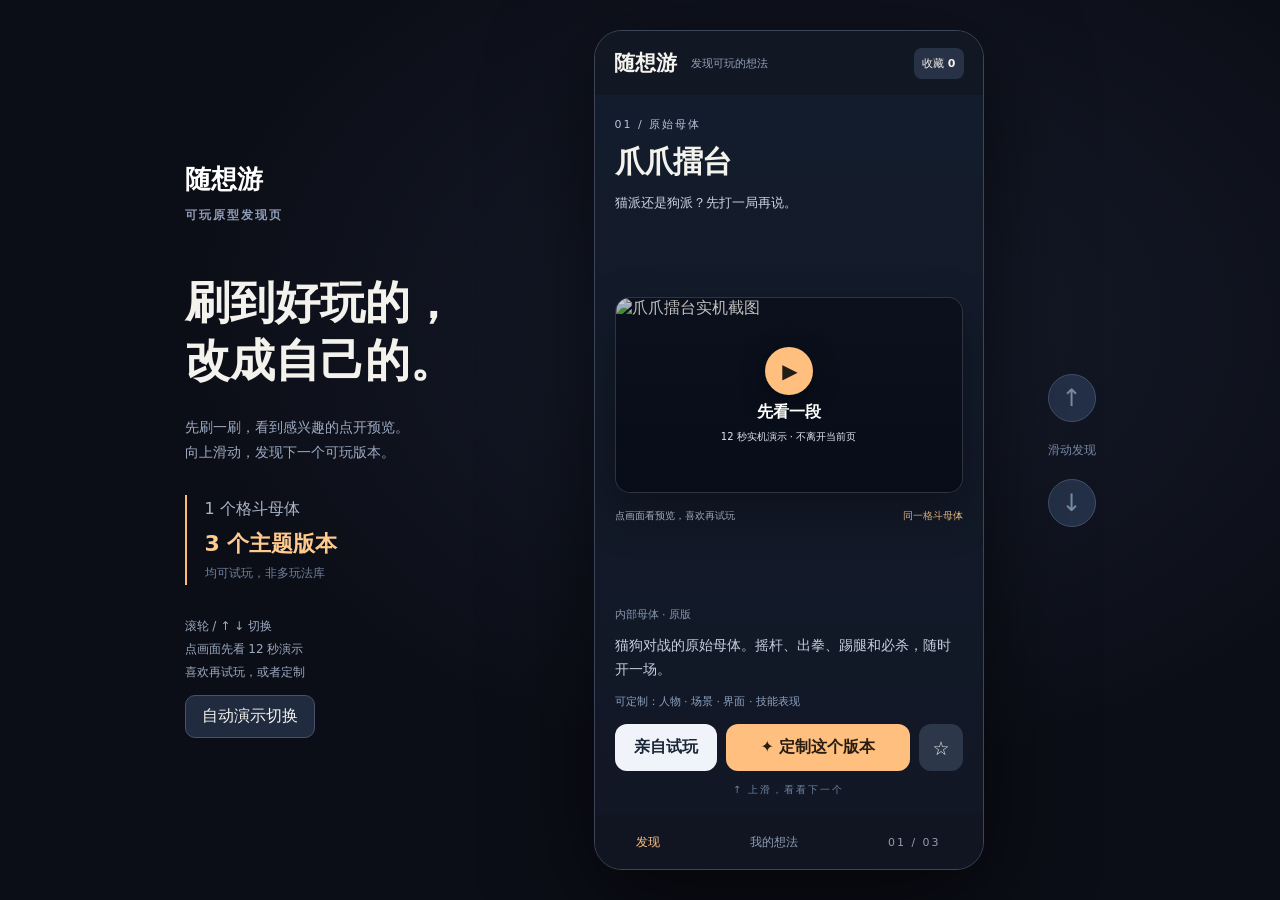
==== frontend/index.html @ f5afce6c "Add tap-to-preview discovery flow with short in-card demos" ====
<!doctype html><html lang="zh-CN"><head><meta charset="utf-8"><meta name="viewport" content="width=device-width,initial-scale=1,viewport-fit=cover"><meta name="theme-color" content="#0c0e17"><title>随想游 · 刷到就玩</title><link rel="stylesheet" href="style.css"></head><body>
<aside class="desktop-intro"><a class="brand" href="#">随想游<span>可玩原型发现页</span></a><h1>刷到好玩的，<br>改成自己的。</h1><p>先刷一刷，看到感兴趣的点开预览。<br>向上滑动，发现下一个可玩版本。</p><div class="proof">1 个格斗母体<br><strong>3 个主题版本</strong><small>均可试玩，非多玩法库</small></div><p class="keyboard">滚轮 / ↑ ↓ 切换<br>点画面先看 12 秒演示<br>喜欢再试玩，或者定制</p><button id="tour" class="quiet">自动演示切换</button></aside>
<main class="phone" aria-label="可滑动游戏发现页"><header><strong>随想游</strong><span>发现可玩的想法</span><button id="saved-open" aria-label="查看收藏">收藏 <b id="saved-count">0</b></button></header><div id="feed" class="feed" tabindex="0" aria-label="上下滑动切换游戏"></div><nav class="bottom"><span class="selected">发现</span><button id="mine">我的想法</button><span id="position">01 / 03</span></nav></main>
<aside class="desktop-nav"><button id="previous" aria-label="上一个原型">↑</button><span>滑动发现</span><button id="next" aria-label="下一个原型">↓</button></aside>
<dialog id="custom"><form id="custom-form"><div class="dialog-head"><div><small>从这个版本开始</small><h2 id="custom-title">定制我的版本</h2></div><button type="button" class="close" aria-label="关闭定制">×</button></div><p class="caption">名称修改可即时试玩。图片与文字需求先保存为创意草稿，AI 制作尚未接入此示例。</p><div class="names"><label>己方名字<input id="player-name" maxlength="20" placeholder="输入你的名字"></label><label>对手名字<input id="enemy-name" maxlength="20" placeholder="输入对手名字"></label></div><label>想改成什么<textarea id="idea" rows="3" maxlength="800" placeholder="例如：一位穿宇航服的猫，与拿公文包的狗来一场对决"></textarea></label><label>参考图片（仅在本浏览器预览）<input id="reference" type="file" accept="image/png,image/jpeg,image/webp"></label><img id="reference-image" hidden alt="本地参考图预览"><div class="dialog-actions"><button type="button" id="save-draft" class="quiet">保存想法</button><button class="primary" type="submit">应用名字并试玩</button></div><p id="form-status" role="status"></p></form></dialog>
<dialog id="library"><div class="dialog-head"><h2 id="library-title">我的想法</h2><button class="close" aria-label="关闭列表">×</button></div><div id="library-content"></div></dialog><div id="toast" role="status" aria-live="polite"></div><script type="module" src="app.js"></script></body></html>
---- frontend/style.css ----
:root{font-family:system-ui,-apple-system,sans-serif;color:#f4f2ec;background:#0c0e17;color-scheme:dark}*{box-sizing:border-box}body{margin:0;height:100dvh;display:flex;align-items:center;justify-content:center;gap:5vw;overflow:hidden;background:radial-gradient(ellipse at 64% 36%,#26324c66,transparent 55%),#0c0e17}button,a{-webkit-tap-highlight-color:transparent}button{font:inherit;cursor:pointer;border:0;color:inherit;background:none}button:focus-visible,a:focus-visible{outline:2px solid #ffbf75;outline-offset:3px}.desktop-intro{width:345px}.brand{color:#fff;text-decoration:none;font-size:26px;font-weight:800}.brand span{display:block;font-size:12px;color:#8e9cb6;letter-spacing:2px;margin-top:10px}h1{font-size:45px;line-height:1.3;margin:50px 0 24px}p{color:#9caac1;line-height:1.8;font-size:14px}.proof{border-left:2px solid #ffba72;padding-left:18px;margin:30px 0;color:#aab5c9;line-height:1.8}.proof strong{display:block;font-size:22px;color:#ffca8e}.proof small{display:block;color:#71829e;font-size:12px}.keyboard{font-size:12px}.quiet{padding:10px 16px;border:1px solid #46536a;border-radius:10px;background:#202b3f}.phone{width:390px;height:min(840px,95dvh);border:1px solid #3d4659;border-radius:28px;overflow:hidden;position:relative;background:#111725;box-shadow:0 30px 100px #0009;display:flex;flex-direction:column}.phone>header{height:64px;flex:none;display:flex;align-items:center;gap:14px;padding:0 19px;background:#121724}.phone>header strong{font-size:21px}.phone>header span{font-size:11px;color:#93a2b9}.phone>header button{margin-left:auto;font-size:11px;background:#283247;padding:8px;border-radius:8px}.feed{flex:1;min-height:0;overflow-y:auto;scroll-snap-type:y mandatory;overscroll-behavior-y:contain;scrollbar-width:none;scroll-behavior:smooth;touch-action:pan-y}.feed::-webkit-scrollbar{display:none}.game-card{height:100%;scroll-snap-align:start;scroll-snap-stop:always;position:relative;display:flex;flex-direction:column;overflow:hidden;background:#141d2d}.scene{position:absolute;inset:0;background-size:cover;background-position:center;opacity:.26;filter:blur(6px);transform:scale(1.08);pointer-events:none}.shade{position:absolute;inset:0;background:linear-gradient(0deg,#111725 0%,#111725aa 40%,#11172511 100%);pointer-events:none}.card-content{position:relative;z-index:1;padding:22px 20px 18px;height:100%;display:flex;flex-direction:column;gap:14px}.category{font-size:11px;color:#b8c3d7;letter-spacing:2px}.card-content h2{font-size:30px;line-height:1.2;margin:0;letter-spacing:-1px}.tagline{font-size:13px;line-height:1.7;color:#cad3e1;margin:0}.preview{position:relative;width:100%;aspect-ratio:16/9;margin:auto 0 4px;background:#0c111d;border:1px solid #ffffff25;border-radius:15px;overflow:hidden}.preview iframe{width:960px;height:540px;border:0;position:absolute;left:0;top:0;transform-origin:top left;pointer-events:none}.preview .cover{position:absolute;inset:0;width:100%;height:100%;object-fit:cover}.preview-status{font-size:10px;color:#b9c4d5;display:flex;justify-content:space-between}.preview-status span:last-child{color:#ffca8e}.card-meta{margin-top:auto}.author{font-size:11px;color:#8495af}.description{font-size:14px;color:#c4cfdf;line-height:1.7;margin:12px 0}.modules{font-size:11px;color:#8da1be}.actions{display:flex;gap:9px;margin-top:15px}.primary{background:#ffbf7e;color:#291c12;border-radius:12px;padding:13px 18px;font-weight:750;flex:1}.play{background:#f0f3f9;color:#1b2638;border-radius:12px;padding:13px 19px;font-weight:700}.save{border-radius:12px;background:#2c374a;padding:11px 13px;font-size:19px}.save.active{color:#ffbf7e}.swipe-hint{text-align:center;font-size:10px;letter-spacing:2px;color:#6e819e;padding-top:12px}.bottom{height:54px;flex:none;display:flex;align-items:center;justify-content:space-around;background:#101521;font-size:12px;color:#8e9db5}.bottom .selected{color:#ffc686}.bottom #position{font-size:11px;letter-spacing:2px}.desktop-nav{display:flex;flex-direction:column;align-items:center;gap:20px;color:#7a8da9;font-size:12px}.desktop-nav button{background:#243047;border:1px solid #43506a;border-radius:50%;height:48px;width:48px;font-size:24px}dialog{color:#f4f2ec;background:#151f30;border:1px solid #45516c;border-radius:22px;width:min(540px,94vw);max-height:90dvh;padding:25px}dialog::backdrop{background:#030712c9;backdrop-filter:blur(7px)}.dialog-head{display:flex;justify-content:space-between;gap:16px;align-items:start}h2{font-size:24px;margin:8px 0 14px}.dialog-head small{color:#eeb77d}.close{font-size:30px;line-height:1;padding:0 4px}.caption{font-size:12px}.names{display:flex;gap:12px}.names label{flex:1;min-width:0}label{display:block;font-size:12px;color:#bac8dc;margin:15px 0}input,textarea{width:100%;display:block;margin-top:8px;padding:12px;font:inherit;font-size:14px;color:#fff;border:1px solid #42516b;border-radius:10px;background:#101827}#reference-image{max-width:100%;max-height:110px;border-radius:10px}.dialog-actions{display:flex;gap:12px;margin-top:20px}#form-status{font-size:12px;color:#ffd092}.library-entry{padding:16px 0;border-top:1px solid #34425a}.library-entry p{font-size:13px;white-space:pre-wrap;overflow-wrap:anywhere}#toast{position:fixed;bottom:30px;left:50%;transform:translateX(-50%);background:#fff0d7;color:#28202a;padding:12px 20px;border-radius:12px;z-index:100;opacity:0;pointer-events:none;transition:opacity .2s;font-size:13px}#toast.show{opacity:1}.phone.playing{position:fixed;inset:0;width:100%;height:100dvh;border:0;border-radius:0;z-index:50}.phone.playing>header,.phone.playing>.bottom{display:none}.phone.playing .feed{overflow:hidden}.phone.playing .card-content{padding:0}.phone.playing .card-content>:not(.preview){display:none}.phone.playing .preview{position:fixed;inset:0;width:100%;height:100%;aspect-ratio:auto;margin:0;border:0;border-radius:0;background:#101521}.phone.playing .preview iframe{width:100%;height:100%;transform:none!important;pointer-events:auto}.exit-play{position:fixed;top:max(8px,env(safe-area-inset-top));right:12px;z-index:80;background:#172538dd;border:1px solid #6b7b93;color:white;padding:9px 14px;border-radius:20px;font-size:12px}body.touring .phone{box-shadow:0 0 0 2px #ffbf7e55,0 30px 100px #0009}@media(max-width:760px){body{display:block}.desktop-intro,.desktop-nav{display:none}.phone{width:100%;height:100dvh;max-width:480px;margin:auto;border:0;border-radius:0;box-shadow:none}.phone>header{height:calc(58px + env(safe-area-inset-top));padding-top:env(safe-area-inset-top)}.bottom{height:calc(52px + env(safe-area-inset-bottom));padding-bottom:env(safe-area-inset-bottom)}.card-content{padding:20px 22px 14px}.card-content h2{font-size:32px}}@media(max-height:640px){.card-content{gap:8px;padding:12px 20px}.card-content h2{font-size:24px}.description{margin:7px 0;font-size:12px}.swipe-hint{padding:4px}.phone>header{height:48px}.bottom{height:42px}}
.phone.playing .game-card:not(.is-playing){display:none}
[hidden]{display:none!important}.preview{box-shadow:0 18px 48px #0005;isolation:isolate}.preview-trigger{position:absolute;inset:0;width:100%;display:flex;flex-direction:column;align-items:center;justify-content:center;gap:7px;background:linear-gradient(0deg,#060b18c9,#060b1838 80%);z-index:2;color:#fff}.preview-icon{display:grid;place-items:center;width:48px;height:48px;padding-left:3px;border-radius:50%;background:#ffbf7e;color:#211c16;box-shadow:0 6px 26px #0007;font-size:20px}.preview-trigger strong{font-size:16px}.preview-trigger small{font-size:10px;color:#e1e5ed}.preview-trigger:hover .preview-icon{background:#ffe0b6;transform:scale(1.06)}.preview-loading{position:absolute;inset:0;display:grid;place-items:center;background:#111b2df2;z-index:3;font-size:13px}.preview-clock{position:absolute;right:8px;top:8px;background:#0c1429d9;padding:5px 8px;border-radius:6px;font-size:10px;z-index:4;font-variant-numeric:tabular-nums}.is-previewing .preview{border-color:#ffca8e99}.clip-controls{display:flex;align-items:center;gap:7px;min-height:32px}.clip-controls button{font-size:11px;padding:8px 10px;border:1px solid #63738d;border-radius:20px;background:#182438}.clip-controls button[aria-pressed=true]{border-color:#ffc787;color:#ffd7a5;background:#49372c}.clip-controls .close-preview{margin-left:auto;color:#bac7dc;border-color:transparent;background:none}.preview-status{min-height:15px;gap:8px}.preview-message{max-width:72%}.phone.playing .preview-trigger,.phone.playing .preview-loading,.phone.playing .preview-clock{display:none!important}.phone.playing .cover{display:none}.desktop-intro .keyboard{line-height:1.9}.card-content{gap:12px}@media(max-height:740px){.card-content{gap:8px}.description{font-size:12px;margin:8px 0}.preview-trigger{gap:5px}.preview-icon{width:40px;height:40px;font-size:17px}.preview-trigger small{font-size:9px}.actions{margin-top:10px}.clip-controls button{padding:6px 9px}.card-content h2{font-size:27px}}@media(prefers-reduced-motion:reduce){*{scroll-behavior:auto!important;transition:none!important}}
@media(min-width:640px) and (max-height:520px){body{display:block}.desktop-intro,.desktop-nav{display:none}.phone{width:100%;height:100dvh;border:0;border-radius:0;max-width:none}.phone>header{height:44px}.bottom{height:36px}.card-content{display:block;padding:12px 20px 10px 52%}.category{font-size:9px;margin-bottom:5px}.card-content h2{font-size:24px;margin-bottom:5px}.tagline{font-size:11px;margin-bottom:9px}.preview{position:absolute;left:16px;top:46%;width:46%;transform:translateY(-50%);margin:0}.preview-status{font-size:9px;margin:7px 0}.description{font-size:11px;line-height:1.5;margin:6px 0}.author,.modules{font-size:9px}.actions{margin-top:8px;gap:6px}.primary,.play,.save{padding:10px;font-size:12px}.swipe-hint{padding-top:7px;font-size:9px}.clip-controls{position:absolute;left:16px;top:calc(46% + 13vw + 5px);width:46%}.clip-controls button{padding:5px 9px;font-size:10px}.phone.playing .preview{transform:none;width:100%;left:0;top:0}}
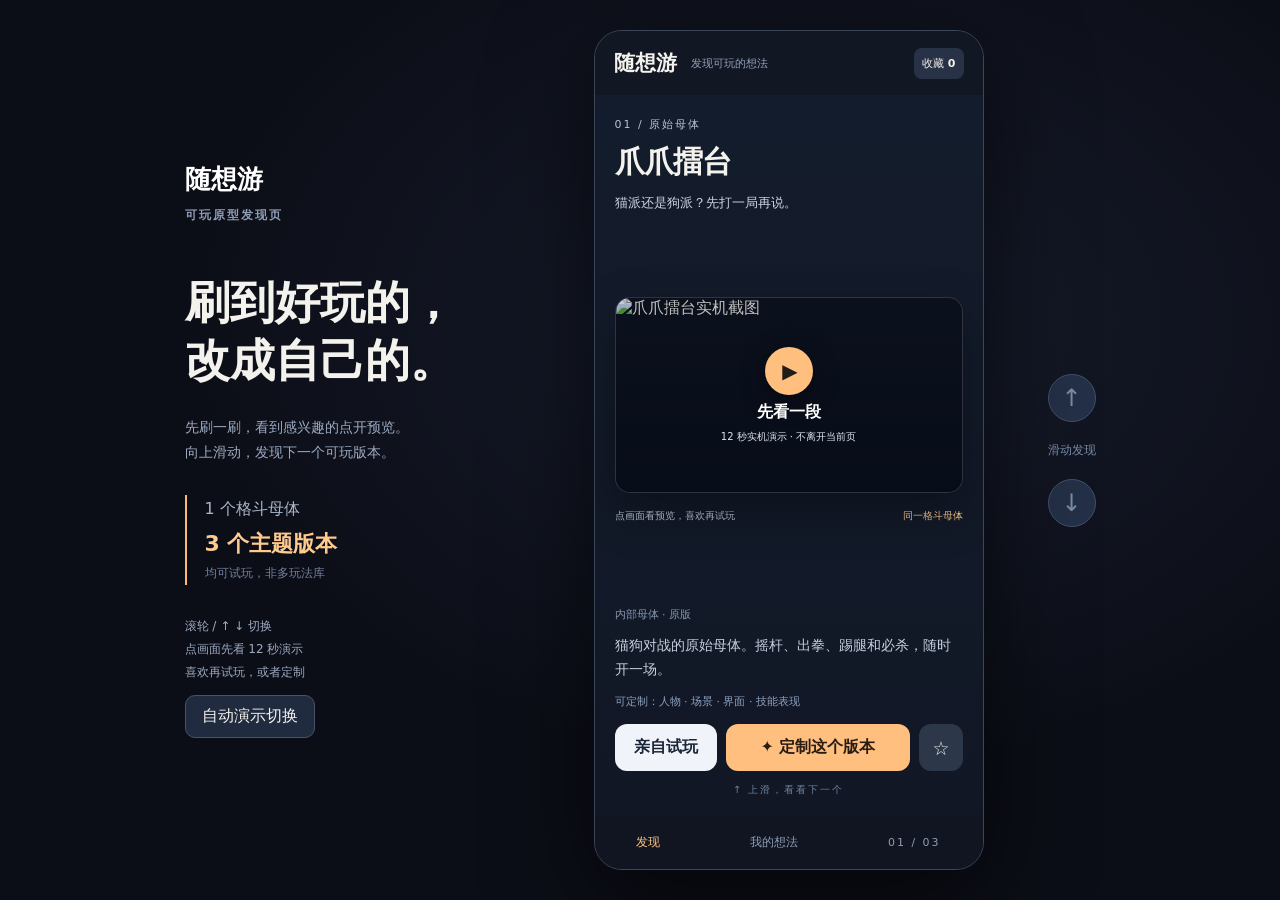
==== commit d1c35772: "Version discovery assets and preview bridge for cached clients" ====
--- a/frontend/index.html
+++ b/frontend/index.html
@@ -1,6 +1,6 @@
-<!doctype html><html lang="zh-CN"><head><meta charset="utf-8"><meta name="viewport" content="width=device-width,initial-scale=1,viewport-fit=cover"><meta name="theme-color" content="#0c0e17"><title>随想游 · 刷到就玩</title><link rel="stylesheet" href="style.css"></head><body>
+<!doctype html><html lang="zh-CN"><head><meta charset="utf-8"><meta name="viewport" content="width=device-width,initial-scale=1,viewport-fit=cover"><meta name="theme-color" content="#0c0e17"><title>随想游 · 刷到就玩</title><link rel="stylesheet" href="style.css?v=discovery-1"></head><body>
 <aside class="desktop-intro"><a class="brand" href="#">随想游<span>可玩原型发现页</span></a><h1>刷到好玩的，<br>改成自己的。</h1><p>先刷一刷，看到感兴趣的点开预览。<br>向上滑动，发现下一个可玩版本。</p><div class="proof">1 个格斗母体<br><strong>3 个主题版本</strong><small>均可试玩，非多玩法库</small></div><p class="keyboard">滚轮 / ↑ ↓ 切换<br>点画面先看 12 秒演示<br>喜欢再试玩，或者定制</p><button id="tour" class="quiet">自动演示切换</button></aside>
 <main class="phone" aria-label="可滑动游戏发现页"><header><strong>随想游</strong><span>发现可玩的想法</span><button id="saved-open" aria-label="查看收藏">收藏 <b id="saved-count">0</b></button></header><div id="feed" class="feed" tabindex="0" aria-label="上下滑动切换游戏"></div><nav class="bottom"><span class="selected">发现</span><button id="mine">我的想法</button><span id="position">01 / 03</span></nav></main>
 <aside class="desktop-nav"><button id="previous" aria-label="上一个原型">↑</button><span>滑动发现</span><button id="next" aria-label="下一个原型">↓</button></aside>
 <dialog id="custom"><form id="custom-form"><div class="dialog-head"><div><small>从这个版本开始</small><h2 id="custom-title">定制我的版本</h2></div><button type="button" class="close" aria-label="关闭定制">×</button></div><p class="caption">名称修改可即时试玩。图片与文字需求先保存为创意草稿，AI 制作尚未接入此示例。</p><div class="names"><label>己方名字<input id="player-name" maxlength="20" placeholder="输入你的名字"></label><label>对手名字<input id="enemy-name" maxlength="20" placeholder="输入对手名字"></label></div><label>想改成什么<textarea id="idea" rows="3" maxlength="800" placeholder="例如：一位穿宇航服的猫，与拿公文包的狗来一场对决"></textarea></label><label>参考图片（仅在本浏览器预览）<input id="reference" type="file" accept="image/png,image/jpeg,image/webp"></label><img id="reference-image" hidden alt="本地参考图预览"><div class="dialog-actions"><button type="button" id="save-draft" class="quiet">保存想法</button><button class="primary" type="submit">应用名字并试玩</button></div><p id="form-status" role="status"></p></form></dialog>
-<dialog id="library"><div class="dialog-head"><h2 id="library-title">我的想法</h2><button class="close" aria-label="关闭列表">×</button></div><div id="library-content"></div></dialog><div id="toast" role="status" aria-live="polite"></div><script type="module" src="app.js"></script></body></html>
+<dialog id="library"><div class="dialog-head"><h2 id="library-title">我的想法</h2><button class="close" aria-label="关闭列表">×</button></div><div id="library-content"></div></dialog><div id="toast" role="status" aria-live="polite"></div><script type="module" src="app.js?v=discovery-1"></script></body></html>
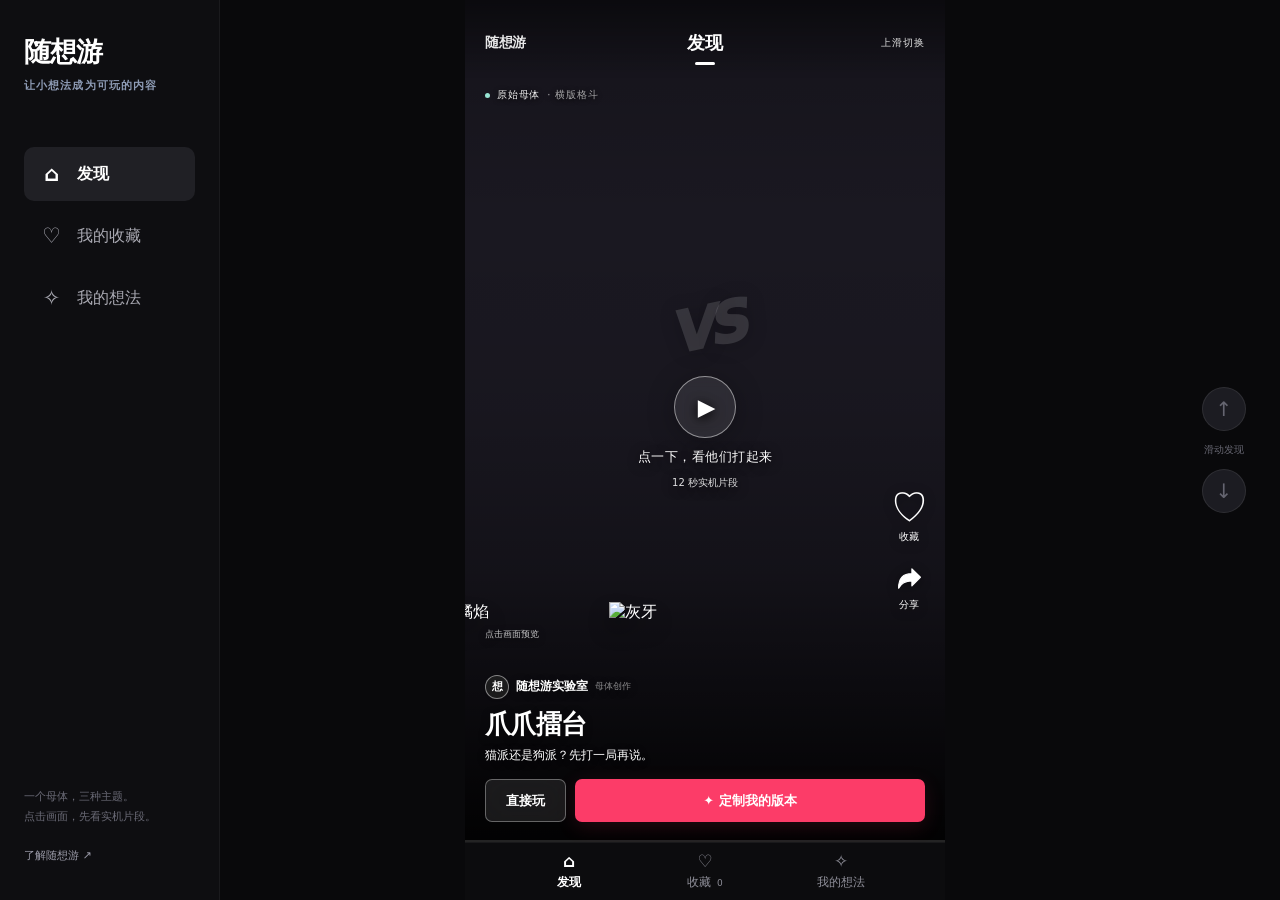
==== commit 5408eb0b: "Redesign discovery as immersive vertical feed with portrait showcase camera" ====
--- a/frontend/index.html
+++ b/frontend/index.html
@@ -1,6 +1,6 @@
-<!doctype html><html lang="zh-CN"><head><meta charset="utf-8"><meta name="viewport" content="width=device-width,initial-scale=1,viewport-fit=cover"><meta name="theme-color" content="#0c0e17"><title>随想游 · 刷到就玩</title><link rel="stylesheet" href="style.css?v=discovery-1"></head><body>
-<aside class="desktop-intro"><a class="brand" href="#">随想游<span>可玩原型发现页</span></a><h1>刷到好玩的，<br>改成自己的。</h1><p>先刷一刷，看到感兴趣的点开预览。<br>向上滑动，发现下一个可玩版本。</p><div class="proof">1 个格斗母体<br><strong>3 个主题版本</strong><small>均可试玩，非多玩法库</small></div><p class="keyboard">滚轮 / ↑ ↓ 切换<br>点画面先看 12 秒演示<br>喜欢再试玩，或者定制</p><button id="tour" class="quiet">自动演示切换</button></aside>
-<main class="phone" aria-label="可滑动游戏发现页"><header><strong>随想游</strong><span>发现可玩的想法</span><button id="saved-open" aria-label="查看收藏">收藏 <b id="saved-count">0</b></button></header><div id="feed" class="feed" tabindex="0" aria-label="上下滑动切换游戏"></div><nav class="bottom"><span class="selected">发现</span><button id="mine">我的想法</button><span id="position">01 / 03</span></nav></main>
+<!doctype html><html lang="zh-CN"><head><meta charset="utf-8"><meta name="viewport" content="width=device-width,initial-scale=1,viewport-fit=cover"><meta name="theme-color" content="#0c0e17"><title>随想游 · 刷到就玩</title><link rel="stylesheet" href="style.css?v=discovery-1"><link rel="stylesheet" href="immersive.css?v=immersive-1"></head><body>
+<aside class="desktop-intro"><a class="brand" href="#">随想游<span>让小想法成为可玩的内容</span></a><nav class="side-nav"><button class="selected" id="side-discover"><span class="nav-icon">⌂</span>发现</button><button id="side-saved"><span class="nav-icon">♡</span>我的收藏</button><button id="side-mine"><span class="nav-icon">✧</span>我的想法</button></nav><button id="tour" hidden>自动演示切换</button><div class="desktop-foot">一个母体，三种主题。<br>点击画面，先看实机片段。<br><br><a href="promo/">了解随想游 ↗</a></div></aside>
+<main class="phone" aria-label="可滑动游戏发现页"><header><strong>随想游</strong><span>发现</span><small class="header-note">上滑切换</small></header><div id="feed" class="feed" tabindex="0" aria-label="上下滑动切换游戏"></div><nav class="bottom"><span class="selected"><span class="nav-icon">⌂</span>发现</span><button id="saved-open" aria-label="查看收藏"><span class="nav-icon">♡</span><span>收藏 <b id="saved-count">0</b></span></button><button id="mine"><span class="nav-icon">✧</span>我的想法</button><span id="position">01 / 03</span></nav></main>
 <aside class="desktop-nav"><button id="previous" aria-label="上一个原型">↑</button><span>滑动发现</span><button id="next" aria-label="下一个原型">↓</button></aside>
 <dialog id="custom"><form id="custom-form"><div class="dialog-head"><div><small>从这个版本开始</small><h2 id="custom-title">定制我的版本</h2></div><button type="button" class="close" aria-label="关闭定制">×</button></div><p class="caption">名称修改可即时试玩。图片与文字需求先保存为创意草稿，AI 制作尚未接入此示例。</p><div class="names"><label>己方名字<input id="player-name" maxlength="20" placeholder="输入你的名字"></label><label>对手名字<input id="enemy-name" maxlength="20" placeholder="输入对手名字"></label></div><label>想改成什么<textarea id="idea" rows="3" maxlength="800" placeholder="例如：一位穿宇航服的猫，与拿公文包的狗来一场对决"></textarea></label><label>参考图片（仅在本浏览器预览）<input id="reference" type="file" accept="image/png,image/jpeg,image/webp"></label><img id="reference-image" hidden alt="本地参考图预览"><div class="dialog-actions"><button type="button" id="save-draft" class="quiet">保存想法</button><button class="primary" type="submit">应用名字并试玩</button></div><p id="form-status" role="status"></p></form></dialog>
-<dialog id="library"><div class="dialog-head"><h2 id="library-title">我的想法</h2><button class="close" aria-label="关闭列表">×</button></div><div id="library-content"></div></dialog><div id="toast" role="status" aria-live="polite"></div><script type="module" src="app.js?v=discovery-1"></script></body></html>
+<dialog id="library"><div class="dialog-head"><h2 id="library-title">我的想法</h2><button class="close" aria-label="关闭列表">×</button></div><div id="library-content"></div></dialog><div id="toast" role="status" aria-live="polite"></div><script type="module" src="app.js?v=immersive-1"></script></body></html>
--- a/frontend/immersive.css
+++ b/frontend/immersive.css
@@ -0,0 +1,5 @@
+:root{font-family:-apple-system,BlinkMacSystemFont,"PingFang SC",system-ui,sans-serif;background:#09090b;color:#fff}body{display:flex;padding-left:220px;padding-right:90px;gap:0;background:#09090b;height:100dvh}.desktop-intro{position:fixed;inset:0 auto 0 0;width:220px;padding:34px 24px;border-right:1px solid #ffffff0d;display:flex;flex-direction:column;background:#0e0e11}.brand{font-size:27px;letter-spacing:-1px}.brand span{font-size:11px;margin-top:8px;letter-spacing:.1em}.desktop-intro h1,.desktop-intro .proof,.desktop-intro .keyboard{display:none}.side-nav{display:grid;gap:8px;margin-top:54px}.side-nav button,.side-nav a{display:flex;align-items:center;gap:14px;width:100%;padding:15px 16px;border-radius:10px;text-align:left;font-size:16px;text-decoration:none;color:#a9a9b2}.side-nav .selected{background:#202025;color:#fff;font-weight:700}.side-nav .nav-icon{font-size:21px;width:23px;text-align:center}.desktop-foot{margin-top:auto;line-height:1.8;color:#6a6a76;font-size:11px}.desktop-foot a{color:#9d9dab;text-decoration:none}.desktop-intro #tour{display:none}.phone{height:100dvh;width:min(480px,calc(100dvh * .5625));margin:0;border:0;border-radius:0;box-shadow:none;background:#000;display:block;flex:none}.phone>header{position:absolute;inset:0 0 auto;z-index:10;height:78px;padding:22px 20px 14px;background:linear-gradient(#0007,transparent);display:flex;justify-content:space-between;align-items:center;pointer-events:none}.phone>header strong{font-size:14px;opacity:.9;letter-spacing:-.5px}.phone>header>span{font-size:18px;font-weight:750;position:absolute;left:50%;transform:translateX(-50%);color:#fff}.phone>header>span:after{content:"";position:absolute;width:20px;height:3px;border-radius:2px;background:#fff;bottom:-10px;left:50%;transform:translateX(-50%)}.header-note{font-size:10px;color:#ddd;letter-spacing:1px}.feed{position:absolute;top:0;left:0;width:100%;height:calc(100dvh - 58px);background:#000}.game-card{background:#1a1821;scroll-snap-align:start;height:100%;overflow:hidden}.scene{inset:0;opacity:1;filter:none;transform:none;background-size:cover;background-position:center}.shade{background:linear-gradient(180deg,#0003 0%,transparent 26%,#0001 48%,#0004 68%,#000e 100%);z-index:1}.card-content{position:absolute;inset:0;padding:0;display:block;z-index:2}.category{position:absolute;top:88px;left:20px;display:flex;align-items:center;gap:7px;font-size:10px;letter-spacing:.8px;z-index:5;color:#eee;text-shadow:0 1px 5px #000}.category i{width:5px;height:5px;background:#98e4d3;border-radius:50%}.category span{color:#ffffffa1}.preview{position:absolute;inset:0;width:100%;height:100%;aspect-ratio:auto;margin:0;border:0;border-radius:0;box-shadow:none;transform:none;overflow:hidden;background:none;isolation:auto}.preview .cover{display:none}.poster-cast{position:absolute;inset:0;pointer-events:none;transition:opacity .2s}.poster-cast img{position:absolute;width:75%;height:auto;bottom:26%;filter:drop-shadow(0 12px 10px #0006);animation:idle-breathe 3.2s ease-in-out infinite;transform-origin:50% 100%}.cast-left{left:-5%}.cast-right{right:-5%;animation-delay:-1.6s!important}.poster-cast.meme img{width:100%}.poster-cast.meme .cast-left{left:-23%}.poster-cast.meme .cast-right{right:-23%}.versus{position:absolute;left:50%;top:39%;transform:translate(-50%,-50%) rotate(-12deg);font-size:56px;font-style:italic;font-weight:950;letter-spacing:-6px;color:#fff2;z-index:-1;text-shadow:0 2px 20px #0003}.preview-trigger{z-index:3;background:none;inset:0;gap:10px;padding-top:5%;justify-content:center;text-shadow:0 2px 12px #000}.preview-icon{background:#ffffff18;color:#fff;border:1px solid #ffffff7a;backdrop-filter:blur(6px);width:62px;height:62px;font-size:23px;box-shadow:0 4px 28px #0004}.preview-trigger:hover .preview-icon{background:#ffffff35}.preview-trigger strong{font-size:13px;font-weight:500;letter-spacing:.5px}.preview-trigger small{font-size:10px;color:#fffd}.preview-loading{background:none;z-index:4;font-size:12px;text-shadow:0 2px 12px #000;pointer-events:none}.preview-clock{z-index:5;top:116px;left:20px;right:auto;padding:5px 8px;font-size:10px;background:#0005;backdrop-filter:blur(8px);color:#fff}.preview iframe{position:absolute;inset:0;width:100%;height:100%;transform:none;pointer-events:none;z-index:1}.is-previewing .poster-cast{opacity:0}.preview-status{position:absolute;left:20px;right:82px;bottom:201px;z-index:5;margin:0;min-height:12px;display:flex;font-size:9px;opacity:.75;text-shadow:0 2px 8px #000;pointer-events:none}.preview-status>span:last-child{display:none}.preview-message{max-width:100%;color:#fff}.clip-controls{position:absolute;left:20px;right:82px;bottom:222px;z-index:7;width:auto;top:auto;min-height:26px;gap:6px}.clip-controls button{font-size:10px;padding:6px 10px;border:1px solid #ffffff46;background:#0003;backdrop-filter:blur(8px);border-radius:5px;color:#fff}.clip-controls button[aria-pressed=true]{border-color:#fff;background:#fff;color:#161619}.clip-controls .close-preview{color:#fff;background:none;padding-right:0}.card-meta{position:absolute;left:20px;right:20px;bottom:20px;margin:0;z-index:6;text-shadow:0 2px 9px #0006}.author{font-size:12px;color:#fff;display:flex;align-items:center;gap:7px;font-weight:600;margin-bottom:10px}.creator-dot{display:grid;place-items:center;width:24px;height:24px;border:1px solid #fff7;background:#222c;font-size:11px;border-radius:50%;font-weight:700}.creator-tag{color:#ffffff84;font-size:9px;font-weight:400}.card-content h2{font-size:26px;line-height:1.2;letter-spacing:-.6px;margin:0 65px 6px 0;text-wrap:balance}.tagline{font-size:12px;line-height:1.6;color:#fff;margin:0 60px 14px 0;text-shadow:0 2px 8px #0007}.description,.modules,.swipe-hint{display:none}.actions{display:flex;gap:9px;margin:0;height:43px}.primary{background:#fc3c68;color:white;border:0;border-radius:7px;padding:11px 12px;font-size:13px;font-weight:650;text-shadow:none;box-shadow:0 5px 20px #fc3c6822}.play{border:1px solid #fff5;background:#ffffff17;backdrop-filter:blur(14px);color:white;border-radius:7px;padding:11px 20px;font-size:13px;white-space:nowrap;text-shadow:none}.social-rail{position:absolute;right:12px;bottom:230px;width:48px;z-index:7;display:flex;flex-direction:column;gap:20px;align-items:center}.rail-action{display:flex;flex-direction:column;gap:5px;align-items:center;background:none;padding:0;width:48px;border-radius:0;color:#fff;filter:drop-shadow(0 2px 6px #0007)}.rail-action .icon{font-size:37px;line-height:34px;font-family:Arial,sans-serif;font-weight:400}.rail-action small{font-size:10px}.rail-action svg{width:29px;height:29px;fill:white;stroke:white;stroke-width:1;stroke-linejoin:round}.save.active{color:#ff456d}.bottom{position:absolute;bottom:0;left:0;right:0;background:#0c0c0e;height:58px;border-top:1px solid #ffffff0e;justify-content:space-evenly;z-index:12;color:#8f8f99;font-size:12px}.bottom>span,.bottom>button{display:flex;flex-direction:column;align-items:center;gap:4px;min-width:64px;padding:4px}.bottom .selected{color:#fff;font-weight:700}.bottom .nav-icon{font-size:17px;line-height:18px}.bottom #position{display:none}.bottom b{font-size:9px;font-weight:400;margin-left:2px}.desktop-nav{position:fixed;right:34px;top:50%;transform:translateY(-50%);gap:12px;font-size:10px;color:#656570}.desktop-nav button{border:1px solid #ffffff15;background:#1c1c22;width:44px;height:44px;font-size:20px}.tap-pause{position:absolute;inset:0;z-index:3;width:100%;height:100%;display:grid;place-items:center;background:none}.pause-mark{opacity:0;background:#0003;border:1px solid #fff5;backdrop-filter:blur(6px);padding:20px;border-radius:50%;font-size:24px}.is-paused .pause-mark{opacity:1}.preview-progress{position:absolute;bottom:0;left:0;right:0;height:2px;background:#fff2;z-index:9;pointer-events:none}.preview-progress span{display:block;width:0;height:100%;background:#fff;transition:width .2s linear}#toast{bottom:80px}.phone.playing{width:100%;height:100dvh}.phone.playing .preview{transform:none}.phone.playing .poster-cast,.phone.playing .tap-pause,.phone.playing .social-rail,.phone.playing .preview-progress{display:none!important}.phone.playing .preview iframe{z-index:20;pointer-events:auto}.phone.playing .card-content{padding:0}.phone.playing .game-card{height:100dvh}@keyframes idle-breathe{0%,100%{transform:translateY(0) scale(1)}50%{transform:translateY(-5px) scale(1.012)}}
+@media(max-width:860px){body{padding:0;display:block}.desktop-intro,.desktop-nav{display:none}.phone{width:100%;height:100dvh;max-width:520px;margin:auto}.phone>header{height:calc(76px + env(safe-area-inset-top));padding-top:calc(22px + env(safe-area-inset-top))}.category{top:calc(88px + env(safe-area-inset-top))}.bottom{height:calc(58px + env(safe-area-inset-bottom));padding-bottom:env(safe-area-inset-bottom)}.feed{height:calc(100dvh - 58px - env(safe-area-inset-bottom))}}
+@media(max-height:680px){.card-meta{bottom:13px}.card-content h2{font-size:23px}.author{margin-bottom:6px}.tagline{font-size:11px;margin-bottom:9px}.preview-status{bottom:180px}.clip-controls{bottom:198px}.social-rail{bottom:201px;gap:17px}.poster-cast img{bottom:29%;width:65%}.poster-cast .cast-left{left:0}.poster-cast .cast-right{right:0}.poster-cast.meme img{width:90%}.poster-cast.meme .cast-left{left:-19%}.poster-cast.meme .cast-right{right:-19%}.preview-trigger{padding-bottom:12%}.category{top:75px}}
+@media(min-width:640px) and (max-height:520px){body{padding:0}.desktop-intro,.desktop-nav{display:none}.phone{width:100%;max-width:none}.phone>header{height:52px;padding-top:12px}.category{top:59px}.poster-cast{left:36%;bottom:0}.poster-cast img{width:48%;bottom:6%}.poster-cast .cast-left{left:0}.poster-cast .cast-right{right:0}.poster-cast.meme img{width:63%}.poster-cast.meme .cast-left{left:-7%}.poster-cast.meme .cast-right{right:-7%}.card-meta{right:55%;bottom:20px}.card-content h2{margin-right:0;font-size:22px}.tagline{margin-right:0;font-size:10px}.social-rail{right:12px;bottom:45px;gap:12px}.preview-status{left:20px;bottom:auto;top:82px}.clip-controls{left:20px;right:55%;bottom:160px}.preview-clock{left:auto;right:20px;top:60px}.preview-trigger{padding:0 0 0 38%}.preview-trigger strong{font-size:11px}.bottom{height:42px}.feed{height:calc(100dvh - 42px)}.bottom>span,.bottom>button{flex-direction:row;gap:7px}.versus{display:none}}
+@media(prefers-reduced-motion:reduce){.poster-cast img{animation:none}*{transition:none!important}}
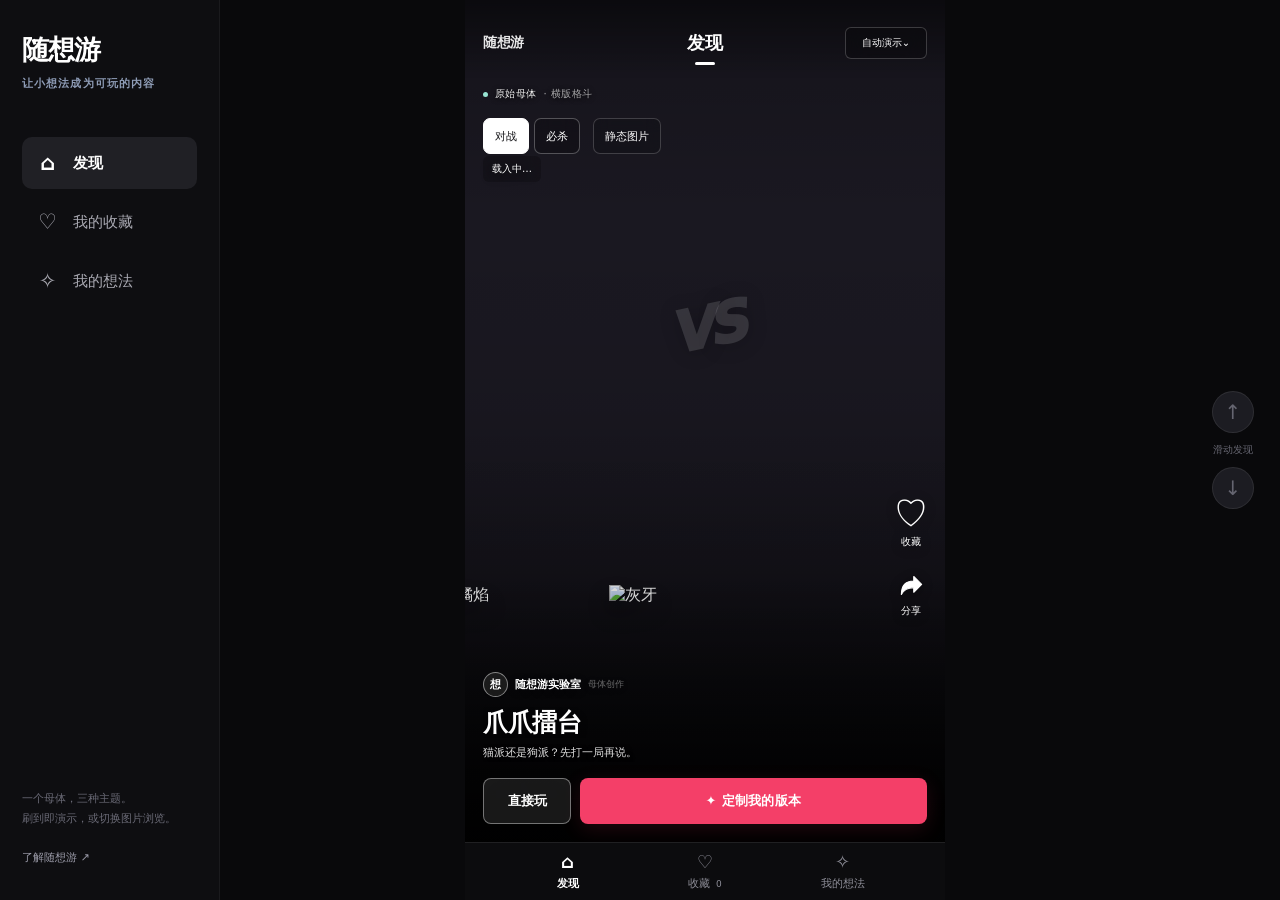
==== commit 9fc0a03e: "Polish feed spacing and add automatic and still-image browsing modes" ====
--- a/frontend/index.html
+++ b/frontend/index.html
@@ -1,6 +1,6 @@
-<!doctype html><html lang="zh-CN"><head><meta charset="utf-8"><meta name="viewport" content="width=device-width,initial-scale=1,viewport-fit=cover"><meta name="theme-color" content="#0c0e17"><title>随想游 · 刷到就玩</title><link rel="stylesheet" href="style.css?v=discovery-1"><link rel="stylesheet" href="immersive.css?v=immersive-1"></head><body>
-<aside class="desktop-intro"><a class="brand" href="#">随想游<span>让小想法成为可玩的内容</span></a><nav class="side-nav"><button class="selected" id="side-discover"><span class="nav-icon">⌂</span>发现</button><button id="side-saved"><span class="nav-icon">♡</span>我的收藏</button><button id="side-mine"><span class="nav-icon">✧</span>我的想法</button></nav><button id="tour" hidden>自动演示切换</button><div class="desktop-foot">一个母体，三种主题。<br>点击画面，先看实机片段。<br><br><a href="promo/">了解随想游 ↗</a></div></aside>
-<main class="phone" aria-label="可滑动游戏发现页"><header><strong>随想游</strong><span>发现</span><small class="header-note">上滑切换</small></header><div id="feed" class="feed" tabindex="0" aria-label="上下滑动切换游戏"></div><nav class="bottom"><span class="selected"><span class="nav-icon">⌂</span>发现</span><button id="saved-open" aria-label="查看收藏"><span class="nav-icon">♡</span><span>收藏 <b id="saved-count">0</b></span></button><button id="mine"><span class="nav-icon">✧</span>我的想法</button><span id="position">01 / 03</span></nav></main>
+<!doctype html><html lang="zh-CN"><head><meta charset="utf-8"><meta name="viewport" content="width=device-width,initial-scale=1,viewport-fit=cover"><meta name="theme-color" content="#0c0e17"><title>随想游 · 刷到就玩</title><link rel="stylesheet" href="style.css?v=discovery-1"><link rel="stylesheet" href="immersive.css?v=polish-2"><link rel="stylesheet" href="feed-polish.css?v=polish-2"></head><body>
+<aside class="desktop-intro"><a class="brand" href="#">随想游<span>让小想法成为可玩的内容</span></a><nav class="side-nav"><button class="selected" id="side-discover"><span class="nav-icon">⌂</span>发现</button><button id="side-saved"><span class="nav-icon">♡</span>我的收藏</button><button id="side-mine"><span class="nav-icon">✧</span>我的想法</button></nav><button id="tour" hidden>自动演示切换</button><div class="desktop-foot">一个母体，三种主题。<br>刷到即演示，或切换图片浏览。<br><br><a href="promo/">了解随想游 ↗</a></div></aside>
+<main class="phone" aria-label="可滑动游戏发现页"><header><strong>随想游</strong><span>发现</span><button id="browse-mode" aria-label="切换为图片浏览">自动演示⌄</button></header><div id="feed" class="feed" tabindex="0" aria-label="上下滑动切换游戏"></div><nav class="bottom"><span class="selected"><span class="nav-icon">⌂</span>发现</span><button id="saved-open" aria-label="查看收藏"><span class="nav-icon">♡</span><span>收藏 <b id="saved-count">0</b></span></button><button id="mine"><span class="nav-icon">✧</span>我的想法</button><span id="position">01 / 03</span></nav></main>
 <aside class="desktop-nav"><button id="previous" aria-label="上一个原型">↑</button><span>滑动发现</span><button id="next" aria-label="下一个原型">↓</button></aside>
 <dialog id="custom"><form id="custom-form"><div class="dialog-head"><div><small>从这个版本开始</small><h2 id="custom-title">定制我的版本</h2></div><button type="button" class="close" aria-label="关闭定制">×</button></div><p class="caption">名称修改可即时试玩。图片与文字需求先保存为创意草稿，AI 制作尚未接入此示例。</p><div class="names"><label>己方名字<input id="player-name" maxlength="20" placeholder="输入你的名字"></label><label>对手名字<input id="enemy-name" maxlength="20" placeholder="输入对手名字"></label></div><label>想改成什么<textarea id="idea" rows="3" maxlength="800" placeholder="例如：一位穿宇航服的猫，与拿公文包的狗来一场对决"></textarea></label><label>参考图片（仅在本浏览器预览）<input id="reference" type="file" accept="image/png,image/jpeg,image/webp"></label><img id="reference-image" hidden alt="本地参考图预览"><div class="dialog-actions"><button type="button" id="save-draft" class="quiet">保存想法</button><button class="primary" type="submit">应用名字并试玩</button></div><p id="form-status" role="status"></p></form></dialog>
-<dialog id="library"><div class="dialog-head"><h2 id="library-title">我的想法</h2><button class="close" aria-label="关闭列表">×</button></div><div id="library-content"></div></dialog><div id="toast" role="status" aria-live="polite"></div><script type="module" src="app.js?v=immersive-1"></script></body></html>
+<dialog id="library"><div class="dialog-head"><h2 id="library-title">我的想法</h2><button class="close" aria-label="关闭列表">×</button></div><div id="library-content"></div></dialog><div id="toast" role="status" aria-live="polite"></div><script type="module" src="app.js?v=polish-2"></script></body></html>
--- a/frontend/feed-polish.css
+++ b/frontend/feed-polish.css
@@ -0,0 +1,8 @@
+:root{--feed-gutter:18px;--feed-nav:58px;--meta-gap:10px}.phone>header{padding-left:var(--feed-gutter);padding-right:var(--feed-gutter)}#browse-mode{pointer-events:auto!important;margin:0!important;padding:7px 9px!important;border:1px solid #fff3;border-radius:6px!important;background:#0003!important;color:#fff;font-size:10px!important;line-height:1.2;white-space:nowrap;backdrop-filter:blur(10px)}.category{left:var(--feed-gutter);top:87px;font-size:10px;letter-spacing:.4px;max-width:calc(100% - 125px)}.preview-clock{left:auto;right:var(--feed-gutter);top:84px;border:1px solid #ffffff26;font-size:9px;padding:5px 7px;background:#0003}.clip-controls{top:118px;bottom:auto;left:var(--feed-gutter);right:var(--feed-gutter);width:auto;gap:5px;min-height:28px}.clip-controls button{min-height:32px;min-width:44px;padding:7px 11px;border-radius:7px;font-size:11px}.clip-controls .close-preview{margin-left:8px;padding:7px 11px;border:1px solid #ffffff30;background:#0002;color:#fff}.preview-trigger{background:none}.preview-trigger>*{display:none!important}.preview-status{top:159px;left:var(--feed-gutter);right:75px;bottom:auto;opacity:0;pointer-events:none;font-size:10px;line-height:1.5}.preview-error .preview-status{opacity:1}.preview-loading{inset:156px auto auto var(--feed-gutter);display:block;height:auto;background:#0003;padding:6px 9px;border-radius:6px;backdrop-filter:blur(8px);font-size:10px}.is-previewing .poster-cast{opacity:1}.is-previewing.is-ready .poster-cast{opacity:0}.preview::after{content:"";position:absolute;inset:52% 0 0;z-index:2;pointer-events:none;background:linear-gradient(transparent,#0002 35%,#000c 100%)}.card-meta{left:var(--feed-gutter);right:var(--feed-gutter);bottom:18px;text-shadow:0 2px 8px #0005}.author{height:26px;gap:7px;margin:0 68px 9px 0;font-size:11px;white-space:nowrap}.creator-dot{width:25px;height:25px;flex:none}.creator-tag{font-size:9px;opacity:.75}.card-content h2{font-size:25px;line-height:1.24;margin:0 67px 6px 0;letter-spacing:-.4px;display:-webkit-box;-webkit-line-clamp:2;-webkit-box-orient:vertical;overflow:hidden}.tagline{margin:0 65px 16px 0;font-size:11px;line-height:1.65;display:-webkit-box;-webkit-line-clamp:2;-webkit-box-orient:vertical;overflow:hidden;color:#ffffffe0}.actions{height:46px;gap:9px}.play{min-width:88px;min-height:44px;padding:11px 17px;border-radius:8px;border-color:#fff6;background:#ffffff18;font-size:13px;font-weight:650}.customize{min-height:44px;padding:11px 14px;border-radius:8px;font-size:13px;letter-spacing:.3px;background:#f43f68}.social-rail{right:10px;bottom:220px;gap:16px;width:48px}.rail-action{min-width:44px;min-height:56px;justify-content:center;gap:6px}.rail-action .icon{font-size:34px;line-height:33px}.rail-action svg{width:27px;height:27px}.rail-action small{font-size:10px;line-height:1.2}.bottom{height:var(--feed-nav);border-top:1px solid #ffffff15}.bottom>button,.bottom>span{min-height:44px;min-width:70px;font-size:11px;gap:5px}.bottom .nav-icon{font-size:18px;line-height:18px}.poster-cast img{bottom:28%}.pause-mark{padding:18px;font-size:22px;background:#0002}.desktop-nav{right:26px;gap:10px}.desktop-nav button{width:42px;height:42px}.desktop-intro{padding:32px 22px}.side-nav{gap:7px;margin-top:46px}.side-nav button{font-size:15px;padding:14px}.phone.playing .preview::after{display:none}.phone.playing .preview{overflow:visible}
+@media(max-width:860px){.category{top:calc(87px + env(safe-area-inset-top))}.preview-clock{top:calc(84px + env(safe-area-inset-top))}.clip-controls{top:calc(118px + env(safe-area-inset-top))}.preview-status{top:calc(159px + env(safe-area-inset-top))}.preview-loading{top:calc(156px + env(safe-area-inset-top))}.bottom{height:calc(var(--feed-nav) + env(safe-area-inset-bottom))}}
+@media(max-width:374px){:root{--feed-gutter:15px}.card-content h2{font-size:23px}.creator-tag{display:none}.tagline{font-size:10px;margin-bottom:13px}.social-rail{right:7px}.play{min-width:78px;padding-left:13px;padding-right:13px}.actions{gap:8px}.customize{font-size:12px;padding-left:9px;padding-right:9px}.card-meta{bottom:15px}}
+@media(max-height:700px) and (orientation:portrait){.phone>header{height:64px;padding-top:16px;padding-bottom:12px}.category,.preview-clock{top:70px}.clip-controls{top:99px}.preview-status,.preview-loading{top:138px}.card-content h2{font-size:23px}.author{margin-bottom:6px}.tagline{margin-bottom:11px}.card-meta{bottom:14px}.social-rail{bottom:192px;gap:12px}.poster-cast img{bottom:30%}}
+@media(min-width:640px) and (max-height:520px){:root{--feed-gutter:20px}.phone>header{height:48px;padding-top:10px}.category{top:59px}.preview-clock{top:56px}.clip-controls{left:auto;right:20px;top:94px;width:auto}.preview-status,.preview-loading{top:86px;left:20px}.card-meta{right:55%;bottom:16px}.author{margin-right:0;margin-bottom:6px}.card-content h2{font-size:21px;margin-right:0}.tagline{font-size:10px;margin:0 0 12px}.actions{height:42px}.play,.customize{min-height:40px;padding-top:8px;padding-bottom:8px;font-size:12px}.social-rail{bottom:55px;gap:10px}.bottom{height:42px}.bottom>button,.bottom>span{min-height:38px;flex-direction:row;gap:7px}.poster-cast img{bottom:6%}.preview::after{inset:40% 0 0}.rail-action{min-height:48px}}
+body[data-browse-mode="image"] .poster-cast img{animation:none}
+#browse-mode{position:relative;min-height:32px;min-width:82px}#browse-mode::before{content:"";position:absolute;inset:-6px 0}.clip-controls button{min-height:36px}
+.preview-status{visibility:hidden}.preview-error .preview-status{visibility:visible}body[data-browse-mode="auto"] .preview-progress{display:none}
